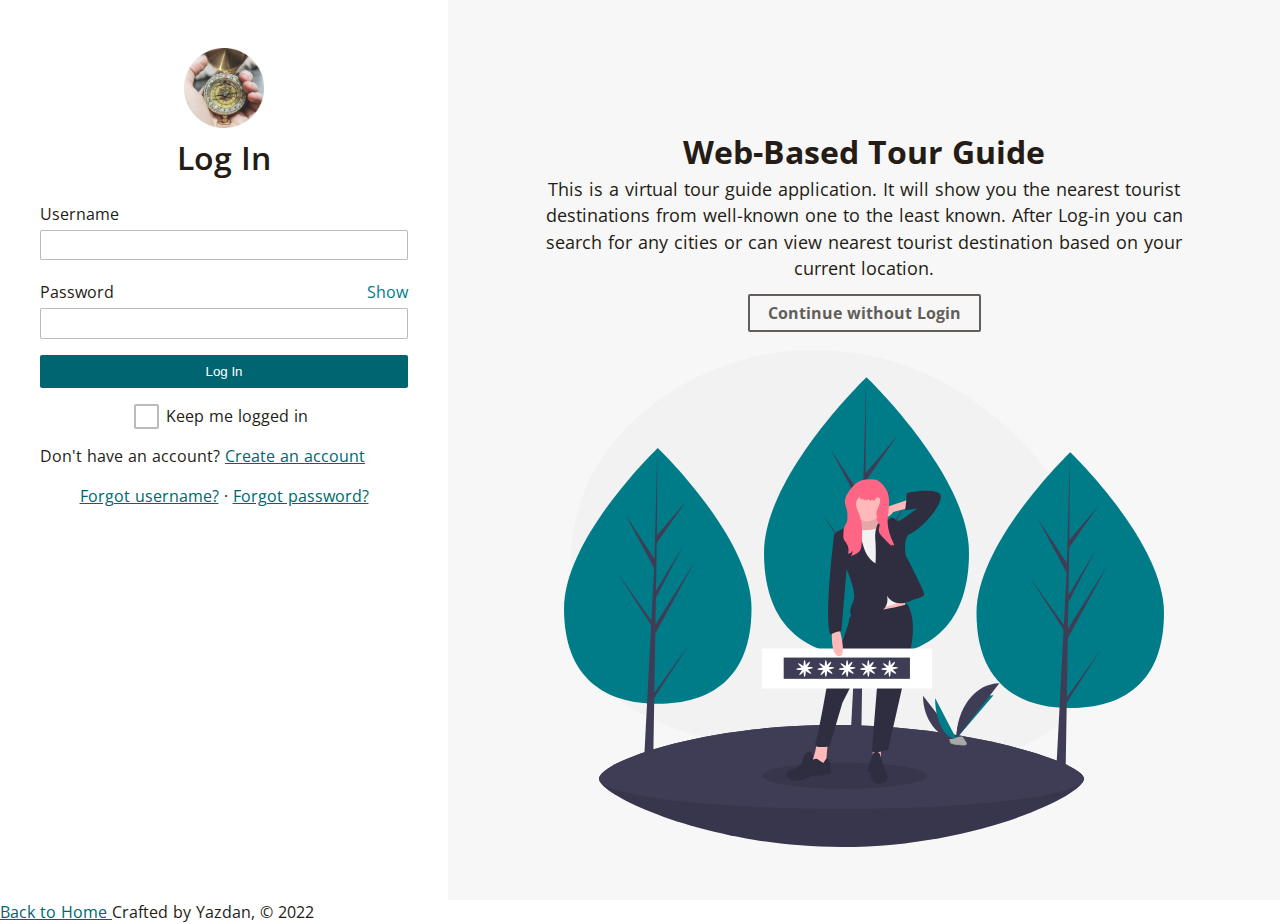
==== index.html @ 051c19eb "first commit" ====
<!DOCTYPE html>
<html lang="en">
  <head>
    <meta charset="UTF-8" />
    <meta name="robots" content="follow,index" />
    <meta name="viewport" content="width=device-width, initial-scale=1.0" />
    <title>Web-Based Tour Guide</title>

    <link rel="stylesheet" href="style.css" />
    <link
      href="https://fonts.googleapis.com/css2?family=Open+Sans:wght@300;400;600;700&display=swap" rel="stylesheet"
    />
    <script>
      window.dataLayer = window.dataLayer || [];
      function gtag() {
        dataLayer.push(arguments);
      }
      gtag('js', new Date());

      gtag('config', 'UA-25065548-2');
    </script>
  </head>

  <body>
    <div class="content">
      <div class="content-left">
        <div class="form-wrapper">
          <div class="logo">
            <img src="images/Logo.png" alt="Logo" width="80" height="80">
          </div>
          <h1 class="text-title">Log In</h1>
          <div class="field-group">
            <label class="label" for="txt-email">Username</label>
            <input class="input" type="text" id="txt-email" name="email" />
          </div>
          <div class="field-group">
            <div class="label-wrapper">
              <label class="label" for="txt-password">Password</label>
              <label class="label label--right" onclick="tooglePassword()">
                <span class="label-text">Show</span>
              </label>
            </div>
            <input class="input" type="password" id="txt-password" name="password" />
          </div>

          <div class="field-group">
            <input class="btn-submit" type="submit" value="Log In" />
          </div>

          <div class="field-group">
            <label class="checkbox-label"
              >Keep me logged in
              <input type="checkbox" />
              <span class="checkbox-checkmark"></span>
            </label>
          </div>
          <div>Don't have an account? <a href="#register">Create an account</a></div>

          <div class="field-group text-center">
            <a href="#forgot-username">Forgot username?</a><span> · </span
            ><a href="#forgot-password">Forgot password?</a>
          </div>
        </div>
      </div>
      <div class="content-right">
        <div class="content-right-text">
          <h1>Web-Based Tour Guide</h1>
          <span>
            This is a virtual tour guide application.
            It will show you the nearest tourist destinations from well-known one to the least known.
            After Log-in you can search for any cities or can view nearest tourist destination based on your current location.
            </span
          >
        </div>
        <a class="link-custom-domain" href="LandingPage.html"> Continue without Login </a>
      </div>
    </div>

    <footer>
      <a href=""> Back to Home </a>
      <span> </span>
      <span class="author">
        Crafted by Yazdan, © 2022
      </span>
    </footer>
    <script>
      function a() {
        var p = document.querySelector('#txt-password');
        var t = document.querySelector('.label-text');
        var ey = document.querySelector('.eye');
        var eyo = document.querySelector('.eye-off');
        var currType = p.getAttribute('type');

        if (currType === 'password') {
          t.innerHTML = 'Hide';
          p.setAttribute('type', 'text');
          ey.classList.replace('is--show', 'is--hide');
          eyo.classList.replace('is--hide', 'is--show');
        } else {
          t.innerHTML = 'Show';
          p.setAttribute('type', 'password');
          eyo.classList.replace('is--show', 'is--hide');
          ey.classList.replace('is--hide', 'is--show');
        }
      }
      window.tooglePassword = a;
    </script>
  </body>
</html>
---- style.css ----
html {
  font-size: 16px;
  word-spacing: 1px;
  -webkit-box-sizing: border-box;
  box-sizing: border-box;
  color: #241c15;
  line-height: 1.5;
  font-family: 'Open Sans', sans-serif;
}

*,
*::before,
*::after {
  -webkit-box-sizing: border-box;
  box-sizing: border-box;
  margin: 0;
}

a {
  color: #006570;
  text-decoration: underline;
}

a:hover {
  color: #004e56;
}

.text-center {
  text-align: center;
}

.content {
  display: flex;
  height: 100vh;
}

.content-left {
  background-color: #fff;
}

.content-right {
  height: 100%;
  flex-grow: 1;
  background-image: url("./undraw_my_password_d6kg.svg");
  background-color: #f7f7f7;
  background-position-y: 350px;
  background-position-x: center;
  background-size: 600px;
  background-repeat: no-repeat;
  padding: 10% 5em;
  text-align: center;
}

.form-wrapper {
  width: 448px;
  background-color: #fff;
  padding: 48px 40px 36px;
  margin: 0 auto;
}

@media screen and (max-width: 1000px) {
  .content-left {
    width: 100%;
  }

  .content-right {
    display: none;
  }
}

.logo {
  text-align: center;
}

/* .logo img {
  width: 2000px;
} */

.text-title {
  text-align: center;
  font-weight: 600;
}

.field-group {
  margin: 1em 0;
}

.input {
  padding: 0.5em 0 0.5em 1em;
  width: 100%;
  border: 1px solid rgba(36, 28, 21, 0.3);
  border-radius: 2px;
  outline: 0;
  box-sizing: border-box;
}

.input:focus {
  outline: none;
  border: 1px solid #007c89;
  box-shadow: inset 0 0 0 1px #007c89;
}

.label-wrapper {
  display: flex;
  align-items: center;
  justify-content: space-between;
}

.label {
  display: flex;
  align-items: center;
  line-height: 2;
}

.label--right {
  cursor: pointer;
  color: #007c89;
}

.label--right svg {
  margin-right: 0.5em;
}

.is--hide {
  display: none;
}

.checkbox-label {
  display: block;
  position: relative;
  cursor: pointer;
  user-select: none;
  padding-left: 2em;
  margin: 0 auto;
  width: 180px;

  /* hardcoded value */
}

/* Hide the browser's default checkbox */
.checkbox-label input {
  position: absolute;
  opacity: 0;
  cursor: pointer;
  height: 0;
  width: 0;
}

/* Create a custom checkbox */
.checkbox-checkmark {
  position: absolute;
  top: 0;
  left: 0;
  height: 25px;
  width: 25px;
  border: 2px solid rgba(36, 28, 21, 0.3);
  border-radius: 2px;
}

/* On mouse-over, add a grey background color */
.checkbox-label:hover input ~ .checkbox-checkmark {
  border: 2px solid #007c89;
}

/* When the checkbox is checked, add a blue background */
.checkbox-label input:checked ~ .checkbox-checkmark {
  background-color: #007c89;
  border: 2px solid #007c89;
}

/* Create the checkmark/indicator (hidden when not checked) */
.checkbox-checkmark::after {
  content: "";
  position: absolute;
  display: none;
}

/* Style the checkmark/indicator */
.checkbox-label .checkbox-checkmark::after {
  left: 7px;
  top: 2px;
  width: 7px;
  height: 15px;
  border: solid white;
  border-width: 0 3px 3px 0;
  -webkit-transform: rotate(45deg);
  -ms-transform: rotate(45deg);
  transform: rotate(45deg);
}

/* Show the checkmark when checked */
.checkbox-label input:checked ~ .checkbox-checkmark::after {
  display: block;
}

.btn-submit {
  background-color: #006570;
  color: #fff;
  padding: 0.7em;
  border-radius: 2px;
  outline: 0;
  border: 0;
  width: 100%;
  cursor: pointer;
  box-sizing: border-box;
}

.content-right-text span {
  font-size: 1.1rem;
}

.link-custom-domain {
  background: transparent;
  opacity: 0.7;
  transition: opacity 0.15s linear;
  font-weight: bold;
  border: 2px solid #241c15;
  margin: 12px;
  border-radius: 2px;
  padding: 0 18px;
  line-height: 34px;
  display: inline-block;
  text-decoration: none;
  color: #241c15;
}

.link-custom-domain:hover {
  color: #241c15;
  opacity: 1;
}
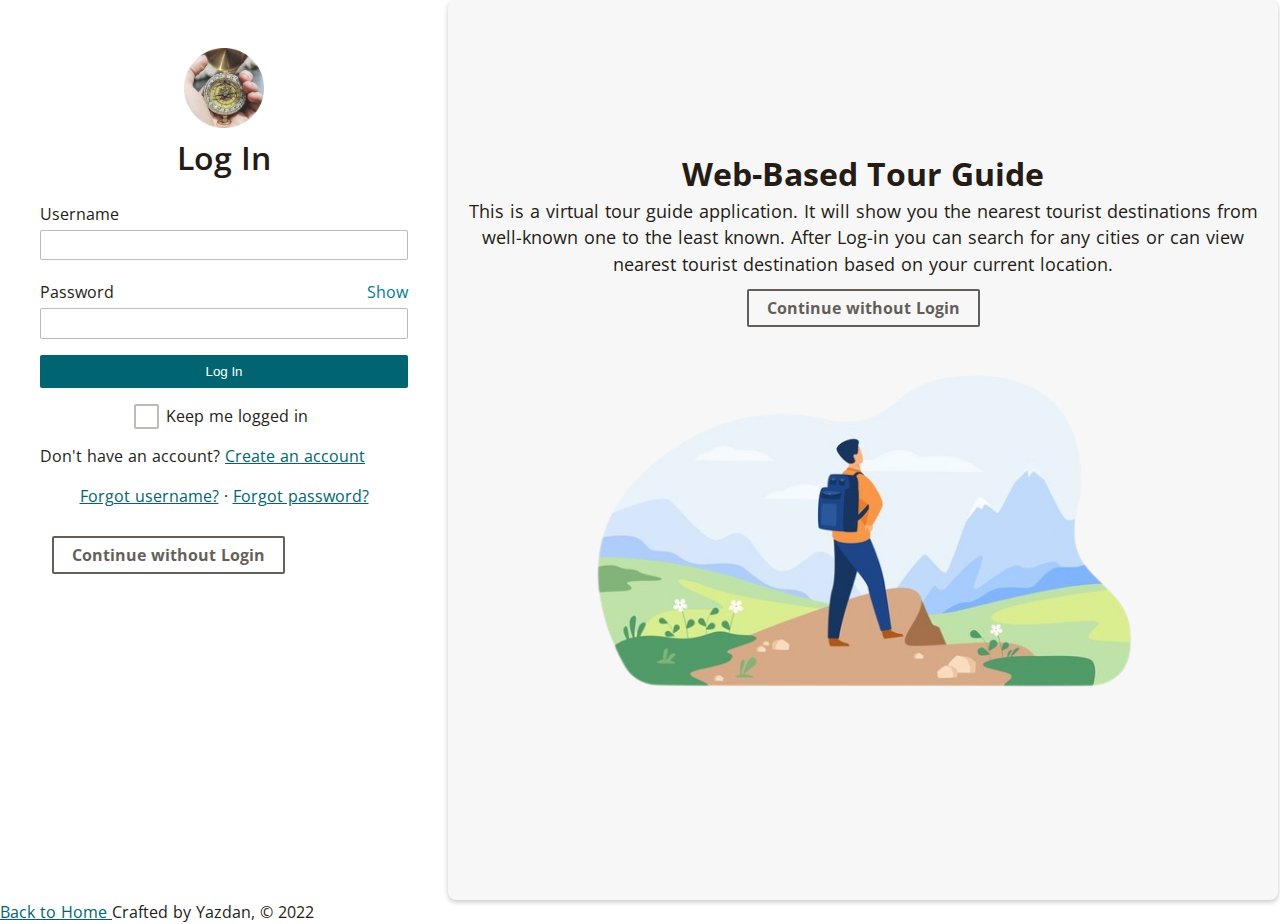
==== commit f5c42233: "first changes" ====
--- a/index.html
+++ b/index.html
@@ -60,16 +60,17 @@
             <a href="#forgot-username">Forgot username?</a><span> · </span
             ><a href="#forgot-password">Forgot password?</a>
           </div>
+          <a class="link-custom-domain" href="LandingPage.html"> Continue without Login </a>
         </div>
       </div>
       <div class="content-right">
         <div class="content-right-text">
           <h1>Web-Based Tour Guide</h1>
-          <span>
+          <span class="content-right-span">
             This is a virtual tour guide application.
             It will show you the nearest tourist destinations from well-known one to the least known.
             After Log-in you can search for any cities or can view nearest tourist destination based on your current location.
-            </span
+          </span
           >
         </div>
         <a class="link-custom-domain" href="LandingPage.html"> Continue without Login </a>
--- a/style.css
+++ b/style.css
@@ -40,8 +40,7 @@
 
 .content-right {
   height: 100%;
-  flex-grow: 1;
-  background-image: url("./undraw_my_password_d6kg.svg");
+  background-image: url("/images/trekking.png");
   background-color: #f7f7f7;
   background-position-y: 350px;
   background-position-x: center;
@@ -49,7 +48,20 @@
   background-repeat: no-repeat;
   padding: 10% 5em;
   text-align: center;
-}
+  width: 100%;
+  padding: 150px 0;
+  margin-right: 2px;
+  display: inline-block;
+  box-sizing: border-box;
+  border-radius: 8px;
+  box-shadow: 0 2px 5px #aaaa;
+  vertical-align: top;
+}
+  /* .content-right-span{
+    display: flex;
+    justify-content: center;
+    align-items: center;
+  } */
 
 .form-wrapper {
   width: 448px;
@@ -64,6 +76,7 @@
   }
 
   .content-right {
+    width: 100%;
     display: none;
   }
 }
@@ -71,10 +84,6 @@
 .logo {
   text-align: center;
 }
-
-/* .logo img {
-  width: 2000px;
-} */
 
 .text-title {
   text-align: center;
@@ -222,6 +231,7 @@
   display: inline-block;
   text-decoration: none;
   color: #241c15;
+  align-items: center;
 }
 
 .link-custom-domain:hover {
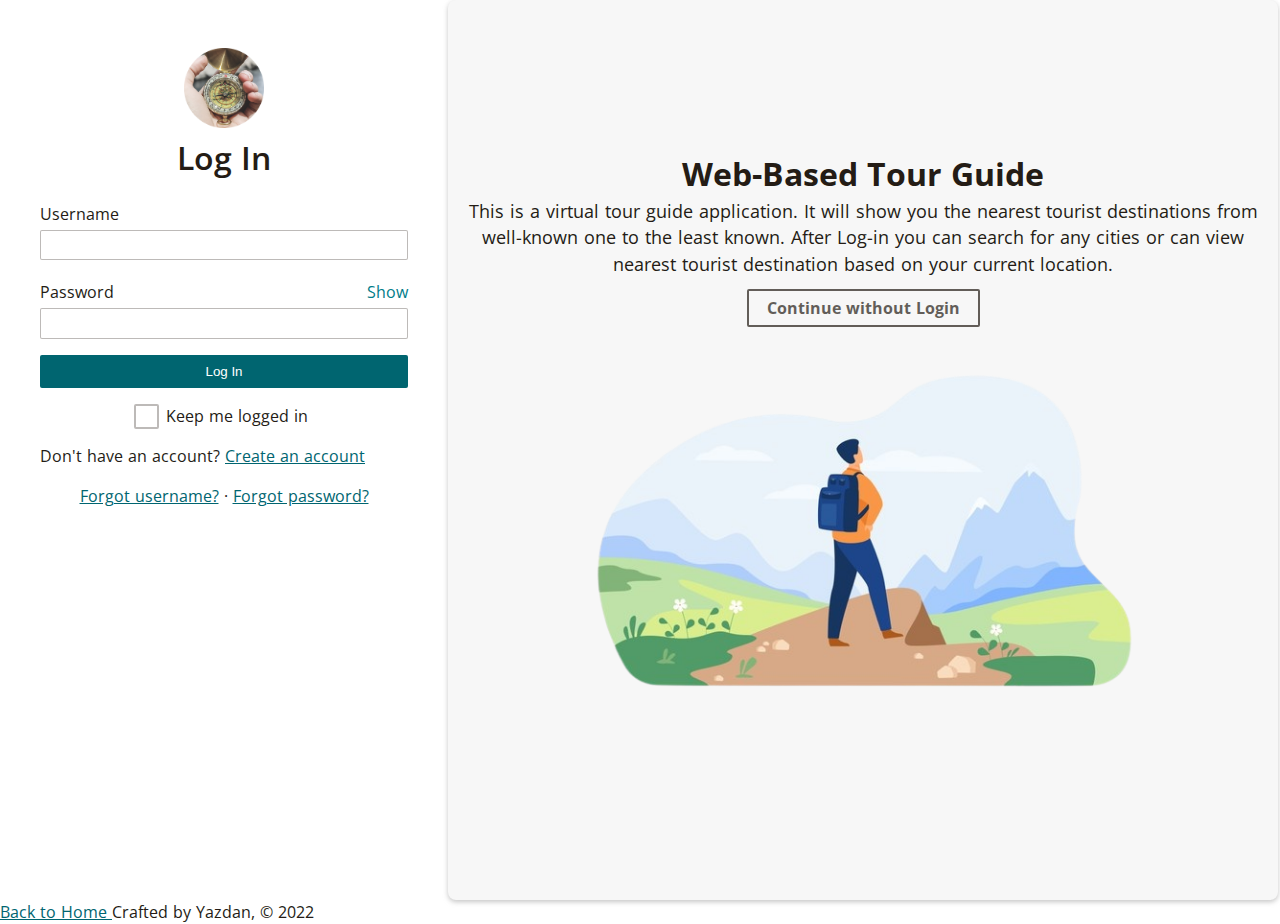
==== commit 8c6b0b93: "first commit" ====
--- a/index.html
+++ b/index.html
@@ -60,7 +60,7 @@
             <a href="#forgot-username">Forgot username?</a><span> · </span
             ><a href="#forgot-password">Forgot password?</a>
           </div>
-          <a class="link-custom-domain" href="LandingPage.html"> Continue without Login </a>
+          <!-- <a class="link-custom-domain" href="LandingPage.html"> Continue without Login </a> -->
         </div>
       </div>
       <div class="content-right">
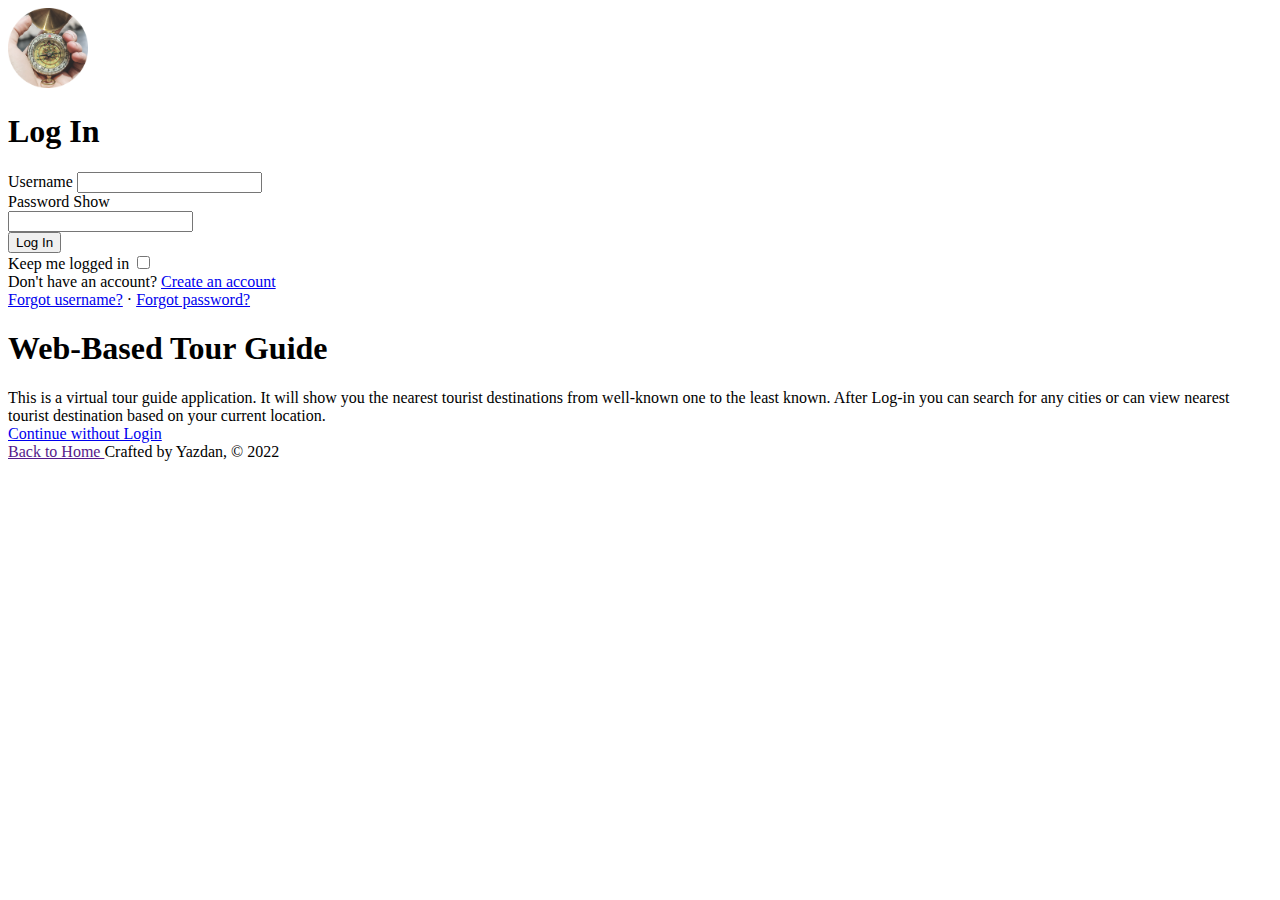
==== commit 4ff6d5c3: "footer added" ====
--- a/index.html
+++ b/index.html
@@ -6,7 +6,7 @@
     <meta name="viewport" content="width=device-width, initial-scale=1.0" />
     <title>Web-Based Tour Guide</title>
 
-    <link rel="stylesheet" href="style.css" />
+    <link rel="stylesheet" href="Assets/CSS/style.css" />
     <link
       href="https://fonts.googleapis.com/css2?family=Open+Sans:wght@300;400;600;700&display=swap" rel="stylesheet"
     />
@@ -60,7 +60,6 @@
             <a href="#forgot-username">Forgot username?</a><span> · </span
             ><a href="#forgot-password">Forgot password?</a>
           </div>
-          <!-- <a class="link-custom-domain" href="LandingPage.html"> Continue without Login </a> -->
         </div>
       </div>
       <div class="content-right">
@@ -70,13 +69,11 @@
             This is a virtual tour guide application.
             It will show you the nearest tourist destinations from well-known one to the least known.
             After Log-in you can search for any cities or can view nearest tourist destination based on your current location.
-          </span
-          >
+          </span>
         </div>
         <a class="link-custom-domain" href="LandingPage.html"> Continue without Login </a>
       </div>
     </div>
-
     <footer>
       <a href=""> Back to Home </a>
       <span> </span>
@@ -84,6 +81,7 @@
         Crafted by Yazdan, © 2022
       </span>
     </footer>
+    
     <script>
       function a() {
         var p = document.querySelector('#txt-password');
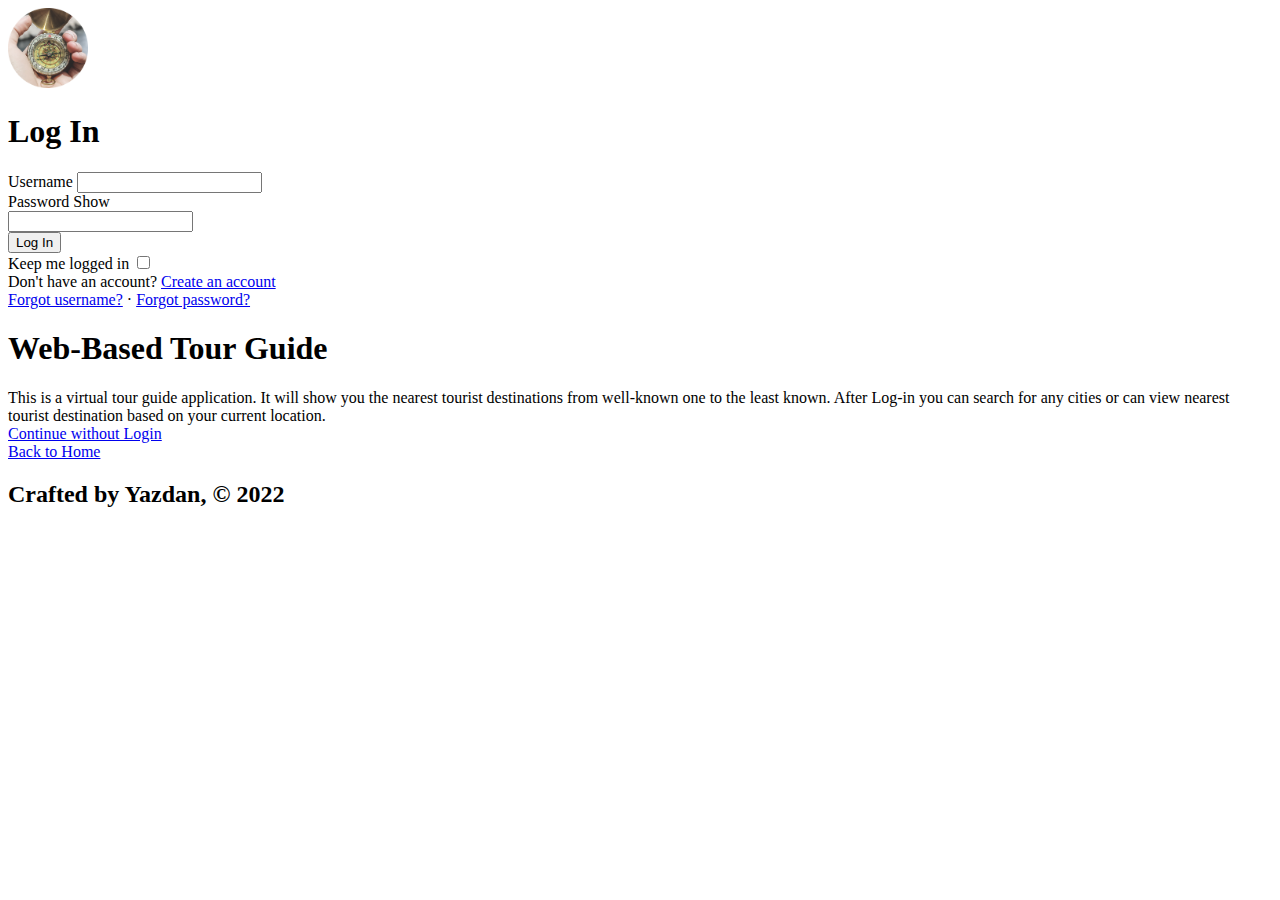
==== commit b39220c3: "for footer" ====
--- a/index.html
+++ b/index.html
@@ -54,11 +54,11 @@
               <span class="checkbox-checkmark"></span>
             </label>
           </div>
-          <div>Don't have an account? <a href="#register">Create an account</a></div>
+          <div>Don't have an account? <a href="#register" class="link">Create an account</a></div>
 
           <div class="field-group text-center">
-            <a href="#forgot-username">Forgot username?</a><span> · </span
-            ><a href="#forgot-password">Forgot password?</a>
+            <a href="#forgot-username" class="link">Forgot username?</a><span> · </span
+            ><a href="#forgot-password" class="link">Forgot password?</a>
           </div>
         </div>
       </div>
@@ -74,13 +74,10 @@
         <a class="link-custom-domain" href="LandingPage.html"> Continue without Login </a>
       </div>
     </div>
-    <footer>
-      <a href=""> Back to Home </a>
-      <span> </span>
-      <span class="author">
-        Crafted by Yazdan, © 2022
-      </span>
-    </footer>
+    <div class="footer">
+        <a href="#">Back to Home</a>
+        <h2 class="author"> Crafted by Yazdan, © 2022 </h2>
+    </div>
     
     <script>
       function a() {
